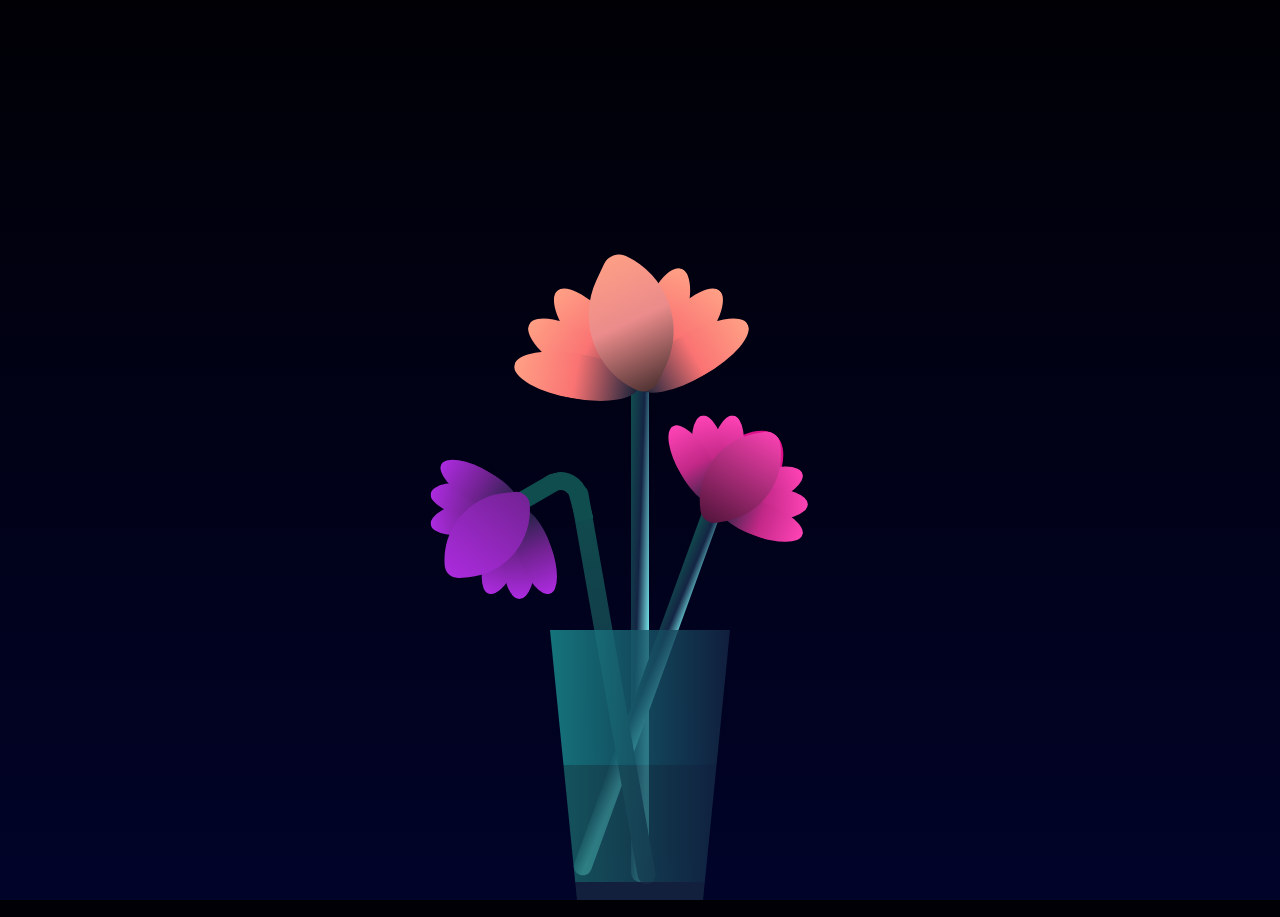
==== flower.html @ cb293f28 "Add files via upload" ====
<!DOCTYPE html>
<html lang="en" >
<head>
  <meta charset="UTF-8">
  <title>flower</title>
  <link rel="stylesheet" href="style.css">

</head>
<body>
<div class="flower">
        <div class="f-wrapper">
            <div class="flower__line"></div>
            <div class="f">
                <div class="flower__leaf flower__leaf--1"></div>
                <div class="flower__leaf flower__leaf--2"></div>
                <div class="flower__leaf flower__leaf--3"></div>
                <div class="flower__leaf flower__leaf--4"></div>
                <div class="flower__leaf flower__leaf--5"></div>
                <div class="flower__leaf flower__leaf--6"></div>
                <div class="flower__leaf flower__leaf--7"></div>
                <div class="flower__leaf flower__leaf--8 flower__fall-down--yellow"></div>
            </div>
        </div>

        <div class="f-wrapper f-wrapper--2">
            <div class="flower__line"></div>
            <div class="f">
                <div class="flower__leaf flower__leaf--1"></div>
                <div class="flower__leaf flower__leaf--2"></div>
                <div class="flower__leaf flower__leaf--3"></div>
                <div class="flower__leaf flower__leaf--4"></div>
                <div class="flower__leaf flower__leaf--5"></div>
                <div class="flower__leaf flower__leaf--6"></div>
                <div class="flower__leaf flower__leaf--7"></div>
                <div class="flower__leaf flower__leaf--8 flower__fall-down--pink"></div>
            </div>
        </div>

        <div class="f-wrapper f-wrapper--3">
            <div class="flower__line"></div>
            <div class="f">
                <div class="flower__leaf flower__leaf--1"></div>
                <div class="flower__leaf flower__leaf--2"></div>
                <div class="flower__leaf flower__leaf--3"></div>
                <div class="flower__leaf flower__leaf--4"></div>
                <div class="flower__leaf flower__leaf--5"></div>
                <div class="flower__leaf flower__leaf--6"></div>
                <div class="flower__leaf flower__leaf--7"></div>
                <div class="flower__leaf flower__leaf--8 flower__fall-down--purple"></div>
            </div>
        </div>
        <div class="flower__glass"></div>
    </div>
</body>
</html>
---- style.css ----
*,
*::after,
*::before{
    padding: 0;
    margin: 0;
    box-sizing: border-box;
}

:root{
    --color-bg: linear-gradient(to top,#010329,#000005);
    --color-glass:linear-gradient(to left,#142544,#1a9092);
    --color-water:linear-gradient(to left,#142544,#1b6d6e);
}

body{
    background-image:var(--color-bg);
    min-height: 100vh;
    display: flex;
    justify-content: center;
    align-items:flex-end;
    overflow: hidden;
}

.flower{
    position: relative;
}

.flower__glass{
    width:20vmin;
    height: 30vmin;
    background-image: var(--color-glass);
    clip-path: polygon(0 0, 100% 0, 85% 100%, 15% 100%);
    opacity: .8;
    position: relative;
}

.flower__glass::after{
    content: '';
    position: absolute;
    bottom: 0;
    left: 0;
    background-color: #182843;
    width: 100%;
    height: 2vmin;
}

.flower__glass::before{
    content: '';
    position: absolute;
    bottom: 0;
    left: 0;
    background-image: var(--color-water);
    width: 100%;
    height: 15vmin;
}

.f-wrapper{
    position: absolute;
    left: 45%;
    bottom: 2vmin;
}

.f-wrapper--2{
    left: 50%;
    bottom: 5%;
    transform-origin: 10% left;
    transform: rotate(20deg);
}

.f-wrapper--3{
    left: 30%;
    bottom: 5%;
    transform-origin: 10% left;
    transform: rotate(-10deg);
}

.f-wrapper--3 .flower__line{
    height: 45vmin;
    position: relative;
}

.f-wrapper--3 .flower__line::after{
    content: '';
    position: absolute;
    left:0;
    top: 0;
    width: 6vmin;
    height: 6vmin;
    transform: translate(-69%,-30%) rotate(-5deg);
    border-radius:10vmin 10vmin 0 0;
    border: 2vmin solid  #104d4e;
    border-bottom: transparent;
    border-left: transparent;
}

.f-wrapper--3 .flower__line::before{
    content: '';
    position: absolute;
    left:-40%;
    top: -1%;
    width: 6vmin;
    height: 2vmin;
    transform-origin: right;
    transform: translate(-100%,-80%) rotate(-20deg);
    background-color: #104d4e;
    border-radius: 2vmin;
}

.f-wrapper--3 .flower__line{
    background-image: linear-gradient(to top,#142544,#104d4e);
}


.f-wrapper--2 .flower__line{
    height: 45vmin;
}

.f-wrapper--2 .f{
    transform: translateX(-50%) rotate(20deg);
}

.f-wrapper--3 .f{
    transform: translate(-350%,-50%) rotate(-120deg);
}

.f-wrapper--2 .flower__leaf:not(:first-child){
    width: 3.8vmin;
    height: 10vmin;
    background-image: linear-gradient(to bottom, #ff43b6 ,#c22887, #1a233a 99%);
}

.f-wrapper--3 .flower__leaf:not(:first-child){
    width: 3.8vmin;
    height: 10vmin;
    background-image: linear-gradient(to bottom, #ad2be0 ,#712291, #1a233a 99%);
}

.f-wrapper--3 .flower__leaf--1{
    width: 8vmin;
    height: 10vmin;
    bottom: 2vmin;
    background-color: #ad2be0;
}

.f-wrapper--2 .flower__leaf--1{
    width: 8vmin;
    height: 10vmin;
    bottom: 2vmin;
    background-color: #de118b;
}

.f-wrapper--2 .f .flower__leaf--8{
    width: 10vmin;
    height: 9vmin;
    bottom: 3vmin;
    left: -30%;
    transform: rotate(-50deg);
    background-image: linear-gradient(to left bottom, #ff43b6 ,#4d1337);;
}

.f-wrapper--3 .f .flower__leaf--8{
    width: 10vmin;
    height: 9vmin;
    left: -10% !important;
    background-image: linear-gradient(to left bottom, #ad2be0 ,#712291);;
}

.flower__line{
    width: 2vmin;
    height: 56vmin;
    background-image: linear-gradient(to left top,#82fdff 20%,#142544,#104d4e);
    border-radius: 4vmin;
}

.f{
    position: absolute;
    top: 1vmin;
    left: 50%;
    transform: translateX(-50%) rotate(-10deg);
    width: 2vmin;
    height: 2vmin;
}


.flower__leaf{
    position: absolute;
    left: 50%;
    bottom: 2vmin;
    transform: translateX(-50%);
    width: 5vmin;
    height: 14vmin;
    background-image: linear-gradient(to bottom, #ffa085 ,#fa7373, #1a233a 99%);

    clip-path: ellipse(50% 50% at 50% 50%);
    transform-origin: center bottom;
    animation: open-flower 2s 1s backwards;
}

.flower__leaf--1{
    width: 10vmin;
    height: 12vmin;
    bottom: 3vmin;
    border-radius: 50% 50% 50% 50% / 80% 80% 20% 20%;
    background-color: #e24f5f;
    background-image: none;
    animation: open-flowe--middle  1.4s 1s backwards;
}

.flower__leaf--2{
    transform: translateX(-50%) rotate(-30deg);
}
.flower__leaf--3{
    transform: translateX(-50%) rotate(-50deg);
}
.flower__leaf--4{
    transform: translateX(-50%) rotate(-70deg);
}

.flower__leaf--5{
    transform: translateX(-50%) rotate(30deg);
}

.flower__leaf--6{
    transform: translateX(-50%) rotate(50deg);
}

.flower__leaf--7{
    transform: translateX(-50%) rotate(70deg);
}

.flower__leaf--8{
    width: 13vmin;
    height: 11vmin;
    bottom: 6vmin;
    left: -30%;
    border-radius: none;
    clip-path: none;
    border-radius: 10vmin 2vmin 10vmin 2vmin;
    transform: rotate(-55deg);
    background-image: linear-gradient(to left bottom, #ffa085 ,#eb8b8b,#492f2f 98%);
}

.flower__fall-down--yellow{
    animation: flower-fall-down-yellow  8s 1.2s linear forwards;
}

.flower__fall-down--pink{
    animation: flower-fall-down-pink  5s 1.2s linear forwards;
}

.flower__fall-down--purple{
    bottom: 4vmin;
    animation:flower-fall-down-purple  6s 1.2s linear forwards, flower-falling 6s 7.2s linear infinite;
}


@keyframes open-flower{
        0%{
            transform:  translateX(-50%) rotate(0);
        }
}

@keyframes open-flowe--middle {
    0%{
        opacity: 0;
        transform: translateX(-50%) scale(0);
    }
}

@keyframes flower-fall-down-pink {

    0%{
        transform: rotate(-55deg);
    }

    50%{
        transform: rotateX(-100deg);
    }

    100%{
        transform:translate(2vmin,28vmin);
    }

}

@keyframes flower-fall-down-yellow {

    0%{
        transform: rotate(-55deg);
    }

    50%{
        bottom: 3vmin;
        transform: rotateX(-100deg);
    }

    100%{
        transform:translate(2vmin,70vmin) rotate(150deg);
    }

}

@keyframes flower-fall-down-purple {

    0%{
        transform: rotate(-50deg);
    }

    25%{
        bottom: 1vmin ;
        transform: rotateX(-100deg);
        perspective: 0px;
    }

    50%{
        perspective: 0px;
        transform:translate(-30vmin,2vmin) rotate(90deg);
    }

    75%{
        perspective: 0px;
        transform:translate(-34vmin,-2vmin);
    }

    100%{
        transform-origin: center;
        transform:translate(-34vmin,-2vmin) rotateY(-80deg) rotateX(35deg);
    }

}

@keyframes flower-falling {
    0%,100%{
        transform-origin: center;
        transform:translate(-34vmin,-2vmin) rotateY(-80deg) rotateX(35deg);
    }

    25%{
        transform-origin: center;
        transform:translate(-34.4vmin,-2vmin) rotateY(-84deg) rotateX(35deg);
    }

    50%{
        transform-origin: center;
        transform:translate(-32vmin,-4.2vmin) rotateY(-80deg) rotateX(35deg);
    }

    75%{
        transform-origin: center;
        transform:translate(-36vmin,1.1vmin) rotateY(-80deg) rotateX(35deg);
    }
}
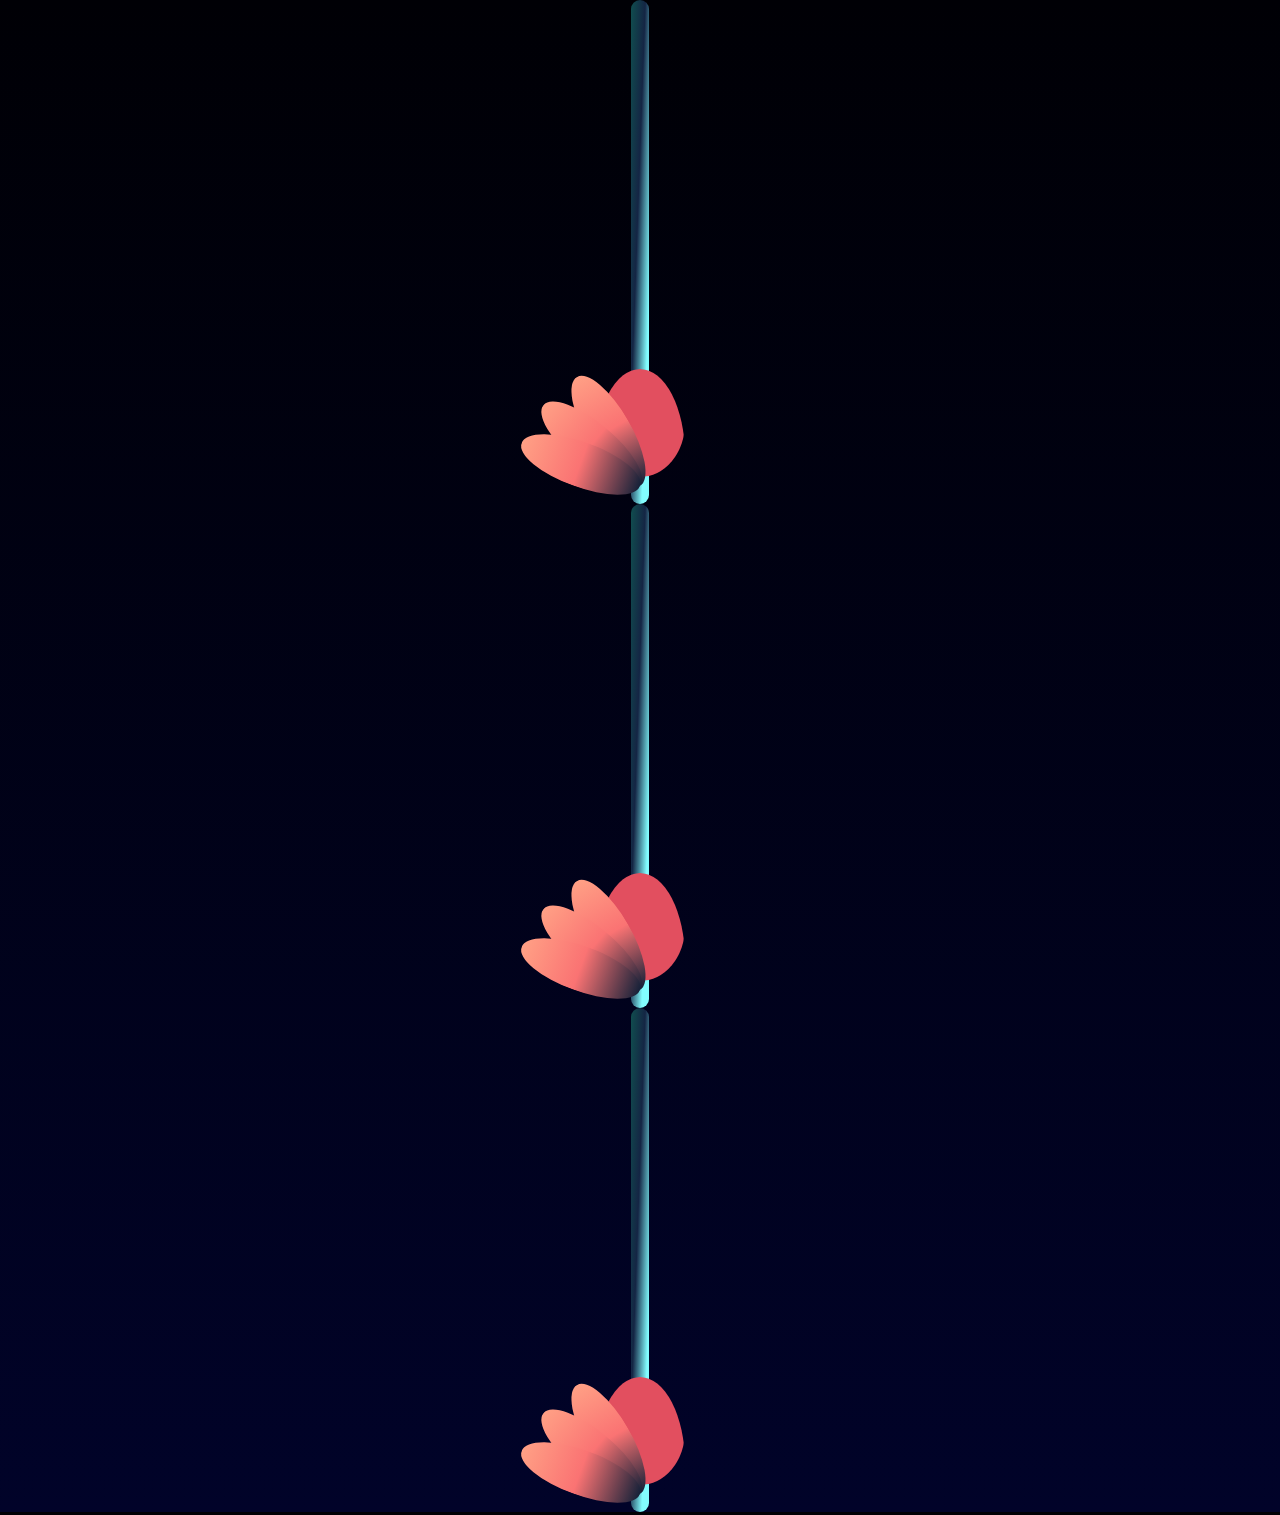
==== commit 46b25866: "Update flower.html" ====
--- a/flower.html
+++ b/flower.html
@@ -7,49 +7,304 @@
 
 </head>
 <body>
-<div class="flower">
-        <div class="f-wrapper">
-            <div class="flower__line"></div>
-            <div class="f">
-                <div class="flower__leaf flower__leaf--1"></div>
-                <div class="flower__leaf flower__leaf--2"></div>
-                <div class="flower__leaf flower__leaf--3"></div>
-                <div class="flower__leaf flower__leaf--4"></div>
-                <div class="flower__leaf flower__leaf--5"></div>
-                <div class="flower__leaf flower__leaf--6"></div>
-                <div class="flower__leaf flower__leaf--7"></div>
-                <div class="flower__leaf flower__leaf--8 flower__fall-down--yellow"></div>
-            </div>
-        </div>
-
-        <div class="f-wrapper f-wrapper--2">
-            <div class="flower__line"></div>
-            <div class="f">
-                <div class="flower__leaf flower__leaf--1"></div>
-                <div class="flower__leaf flower__leaf--2"></div>
-                <div class="flower__leaf flower__leaf--3"></div>
-                <div class="flower__leaf flower__leaf--4"></div>
-                <div class="flower__leaf flower__leaf--5"></div>
-                <div class="flower__leaf flower__leaf--6"></div>
-                <div class="flower__leaf flower__leaf--7"></div>
-                <div class="flower__leaf flower__leaf--8 flower__fall-down--pink"></div>
-            </div>
-        </div>
-
-        <div class="f-wrapper f-wrapper--3">
-            <div class="flower__line"></div>
-            <div class="f">
-                <div class="flower__leaf flower__leaf--1"></div>
-                <div class="flower__leaf flower__leaf--2"></div>
-                <div class="flower__leaf flower__leaf--3"></div>
-                <div class="flower__leaf flower__leaf--4"></div>
-                <div class="flower__leaf flower__leaf--5"></div>
-                <div class="flower__leaf flower__leaf--6"></div>
-                <div class="flower__leaf flower__leaf--7"></div>
-                <div class="flower__leaf flower__leaf--8 flower__fall-down--purple"></div>
-            </div>
-        </div>
-        <div class="flower__glass"></div>
-    </div>
+<body class="not-loaded">
+  <div class="night"></div>
+  <div class="flowers">
+    <div class="flower flower--1">
+      <div class="flower__leafs flower__leafs--1">
+        <div class="flower__leaf flower__leaf--1"></div>
+        <div class="flower__leaf flower__leaf--2"></div>
+        <div class="flower__leaf flower__leaf--3"></div>
+        <div class="flower__leaf flower__leaf--4"></div>
+        <div class="flower__white-circle"></div>
+
+        <div class="flower__light flower__light--1"></div>
+        <div class="flower__light flower__light--2"></div>
+        <div class="flower__light flower__light--3"></div>
+        <div class="flower__light flower__light--4"></div>
+        <div class="flower__light flower__light--5"></div>
+        <div class="flower__light flower__light--6"></div>
+        <div class="flower__light flower__light--7"></div>
+        <div class="flower__light flower__light--8"></div>
+
+      </div>
+      <div class="flower__line">
+        <div class="flower__line__leaf flower__line__leaf--1"></div>
+        <div class="flower__line__leaf flower__line__leaf--2"></div>
+        <div class="flower__line__leaf flower__line__leaf--3"></div>
+        <div class="flower__line__leaf flower__line__leaf--4"></div>
+        <div class="flower__line__leaf flower__line__leaf--5"></div>
+        <div class="flower__line__leaf flower__line__leaf--6"></div>
+      </div>
+    </div>
+
+    <div class="flower flower--2">
+      <div class="flower__leafs flower__leafs--2">
+        <div class="flower__leaf flower__leaf--1"></div>
+        <div class="flower__leaf flower__leaf--2"></div>
+        <div class="flower__leaf flower__leaf--3"></div>
+        <div class="flower__leaf flower__leaf--4"></div>
+        <div class="flower__white-circle"></div>
+
+        <div class="flower__light flower__light--1"></div>
+        <div class="flower__light flower__light--2"></div>
+        <div class="flower__light flower__light--3"></div>
+        <div class="flower__light flower__light--4"></div>
+        <div class="flower__light flower__light--5"></div>
+        <div class="flower__light flower__light--6"></div>
+        <div class="flower__light flower__light--7"></div>
+        <div class="flower__light flower__light--8"></div>
+
+      </div>
+      <div class="flower__line">
+        <div class="flower__line__leaf flower__line__leaf--1"></div>
+        <div class="flower__line__leaf flower__line__leaf--2"></div>
+        <div class="flower__line__leaf flower__line__leaf--3"></div>
+        <div class="flower__line__leaf flower__line__leaf--4"></div>
+      </div>
+    </div>
+
+    <div class="flower flower--3">
+      <div class="flower__leafs flower__leafs--3">
+        <div class="flower__leaf flower__leaf--1"></div>
+        <div class="flower__leaf flower__leaf--2"></div>
+        <div class="flower__leaf flower__leaf--3"></div>
+        <div class="flower__leaf flower__leaf--4"></div>
+        <div class="flower__white-circle"></div>
+
+        <div class="flower__light flower__light--1"></div>
+        <div class="flower__light flower__light--2"></div>
+        <div class="flower__light flower__light--3"></div>
+        <div class="flower__light flower__light--4"></div>
+        <div class="flower__light flower__light--5"></div>
+        <div class="flower__light flower__light--6"></div>
+        <div class="flower__light flower__light--7"></div>
+        <div class="flower__light flower__light--8"></div>
+
+      </div>
+      <div class="flower__line">
+        <div class="flower__line__leaf flower__line__leaf--1"></div>
+        <div class="flower__line__leaf flower__line__leaf--2"></div>
+        <div class="flower__line__leaf flower__line__leaf--3"></div>
+        <div class="flower__line__leaf flower__line__leaf--4"></div>
+      </div>
+    </div>
+
+    <div class="grow-ans" style="--d:1.2s">
+      <div class="flower__g-long">
+        <div class="flower__g-long__top"></div>
+        <div class="flower__g-long__bottom"></div>
+      </div>
+    </div>
+
+    <div class="growing-grass">
+      <div class="flower__grass flower__grass--1">
+        <div class="flower__grass--top"></div>
+        <div class="flower__grass--bottom"></div>
+        <div class="flower__grass__leaf flower__grass__leaf--1"></div>
+        <div class="flower__grass__leaf flower__grass__leaf--2"></div>
+        <div class="flower__grass__leaf flower__grass__leaf--3"></div>
+        <div class="flower__grass__leaf flower__grass__leaf--4"></div>
+        <div class="flower__grass__leaf flower__grass__leaf--5"></div>
+        <div class="flower__grass__leaf flower__grass__leaf--6"></div>
+        <div class="flower__grass__leaf flower__grass__leaf--7"></div>
+        <div class="flower__grass__leaf flower__grass__leaf--8"></div>
+        <div class="flower__grass__overlay"></div>
+      </div>
+    </div>
+
+    <div class="growing-grass">
+      <div class="flower__grass flower__grass--2">
+        <div class="flower__grass--top"></div>
+        <div class="flower__grass--bottom"></div>
+        <div class="flower__grass__leaf flower__grass__leaf--1"></div>
+        <div class="flower__grass__leaf flower__grass__leaf--2"></div>
+        <div class="flower__grass__leaf flower__grass__leaf--3"></div>
+        <div class="flower__grass__leaf flower__grass__leaf--4"></div>
+        <div class="flower__grass__leaf flower__grass__leaf--5"></div>
+        <div class="flower__grass__leaf flower__grass__leaf--6"></div>
+        <div class="flower__grass__leaf flower__grass__leaf--7"></div>
+        <div class="flower__grass__leaf flower__grass__leaf--8"></div>
+        <div class="flower__grass__overlay"></div>
+      </div>
+    </div>
+
+    <div class="grow-ans" style="--d:2.4s">
+      <div class="flower__g-right flower__g-right--1">
+        <div class="leaf"></div>
+      </div>
+    </div>
+
+    <div class="grow-ans" style="--d:2.8s">
+      <div class="flower__g-right flower__g-right--2">
+        <div class="leaf"></div>
+      </div>
+    </div>
+
+    <div class="grow-ans" style="--d:2.8s">
+      <div class="flower__g-front">
+        <div class="flower__g-front__leaf-wrapper flower__g-front__leaf-wrapper--1">
+          <div class="flower__g-front__leaf"></div>
+        </div>
+        <div class="flower__g-front__leaf-wrapper flower__g-front__leaf-wrapper--2">
+          <div class="flower__g-front__leaf"></div>
+        </div>
+        <div class="flower__g-front__leaf-wrapper flower__g-front__leaf-wrapper--3">
+          <div class="flower__g-front__leaf"></div>
+        </div>
+        <div class="flower__g-front__leaf-wrapper flower__g-front__leaf-wrapper--4">
+          <div class="flower__g-front__leaf"></div>
+        </div>
+        <div class="flower__g-front__leaf-wrapper flower__g-front__leaf-wrapper--5">
+          <div class="flower__g-front__leaf"></div>
+        </div>
+        <div class="flower__g-front__leaf-wrapper flower__g-front__leaf-wrapper--6">
+          <div class="flower__g-front__leaf"></div>
+        </div>
+        <div class="flower__g-front__leaf-wrapper flower__g-front__leaf-wrapper--7">
+          <div class="flower__g-front__leaf"></div>
+        </div>
+        <div class="flower__g-front__leaf-wrapper flower__g-front__leaf-wrapper--8">
+          <div class="flower__g-front__leaf"></div>
+        </div>
+        <div class="flower__g-front__line"></div>
+      </div>
+    </div>
+
+    <div class="grow-ans" style="--d:3.2s">
+      <div class="flower__g-fr">
+        <div class="leaf"></div>
+        <div class="flower__g-fr__leaf flower__g-fr__leaf--1"></div>
+        <div class="flower__g-fr__leaf flower__g-fr__leaf--2"></div>
+        <div class="flower__g-fr__leaf flower__g-fr__leaf--3"></div>
+        <div class="flower__g-fr__leaf flower__g-fr__leaf--4"></div>
+        <div class="flower__g-fr__leaf flower__g-fr__leaf--5"></div>
+        <div class="flower__g-fr__leaf flower__g-fr__leaf--6"></div>
+        <div class="flower__g-fr__leaf flower__g-fr__leaf--7"></div>
+        <div class="flower__g-fr__leaf flower__g-fr__leaf--8"></div>
+      </div>
+    </div>
+
+    <div class="long-g long-g--0">
+      <div class="grow-ans" style="--d:3s">
+        <div class="leaf leaf--0"></div>
+      </div>
+      <div class="grow-ans" style="--d:2.2s">
+        <div class="leaf leaf--1"></div>
+      </div>
+      <div class="grow-ans" style="--d:3.4s">
+        <div class="leaf leaf--2"></div>
+      </div>
+      <div class="grow-ans" style="--d:3.6s">
+        <div class="leaf leaf--3"></div>
+      </div>
+    </div>
+
+    <div class="long-g long-g--1">
+      <div class="grow-ans" style="--d:3.6s">
+        <div class="leaf leaf--0"></div>
+      </div>
+      <div class="grow-ans" style="--d:3.8s">
+        <div class="leaf leaf--1"></div>
+      </div>
+      <div class="grow-ans" style="--d:4s">
+        <div class="leaf leaf--2"></div>
+      </div>
+      <div class="grow-ans" style="--d:4.2s">
+        <div class="leaf leaf--3"></div>
+      </div>
+    </div>
+
+    <div class="long-g long-g--2">
+      <div class="grow-ans" style="--d:4s">
+        <div class="leaf leaf--0"></div>
+      </div>
+      <div class="grow-ans" style="--d:4.2s">
+        <div class="leaf leaf--1"></div>
+      </div>
+      <div class="grow-ans" style="--d:4.4s">
+        <div class="leaf leaf--2"></div>
+      </div>
+      <div class="grow-ans" style="--d:4.6s">
+        <div class="leaf leaf--3"></div>
+      </div>
+    </div>
+
+    <div class="long-g long-g--3">
+      <div class="grow-ans" style="--d:4s">
+        <div class="leaf leaf--0"></div>
+      </div>
+      <div class="grow-ans" style="--d:4.2s">
+        <div class="leaf leaf--1"></div>
+      </div>
+      <div class="grow-ans" style="--d:3s">
+        <div class="leaf leaf--2"></div>
+      </div>
+      <div class="grow-ans" style="--d:3.6s">
+        <div class="leaf leaf--3"></div>
+      </div>
+    </div>
+
+    <div class="long-g long-g--4">
+      <div class="grow-ans" style="--d:4s">
+        <div class="leaf leaf--0"></div>
+      </div>
+      <div class="grow-ans" style="--d:4.2s">
+        <div class="leaf leaf--1"></div>
+      </div>
+      <div class="grow-ans" style="--d:3s">
+        <div class="leaf leaf--2"></div>
+      </div>
+      <div class="grow-ans" style="--d:3.6s">
+        <div class="leaf leaf--3"></div>
+      </div>
+    </div>
+
+    <div class="long-g long-g--5">
+      <div class="grow-ans" style="--d:4s">
+        <div class="leaf leaf--0"></div>
+      </div>
+      <div class="grow-ans" style="--d:4.2s">
+        <div class="leaf leaf--1"></div>
+      </div>
+      <div class="grow-ans" style="--d:3s">
+        <div class="leaf leaf--2"></div>
+      </div>
+      <div class="grow-ans" style="--d:3.6s">
+        <div class="leaf leaf--3"></div>
+      </div>
+    </div>
+
+    <div class="long-g long-g--6">
+      <div class="grow-ans" style="--d:4.2s">
+        <div class="leaf leaf--0"></div>
+      </div>
+      <div class="grow-ans" style="--d:4.4s">
+        <div class="leaf leaf--1"></div>
+      </div>
+      <div class="grow-ans" style="--d:4.6s">
+        <div class="leaf leaf--2"></div>
+      </div>
+      <div class="grow-ans" style="--d:4.8s">
+        <div class="leaf leaf--3"></div>
+      </div>
+    </div>
+
+    <div class="long-g long-g--7">
+      <div class="grow-ans" style="--d:3s">
+        <div class="leaf leaf--0"></div>
+      </div>
+      <div class="grow-ans" style="--d:3.2s">
+        <div class="leaf leaf--1"></div>
+      </div>
+      <div class="grow-ans" style="--d:3.5s">
+        <div class="leaf leaf--2"></div>
+      </div>
+      <div class="grow-ans" style="--d:3.6s">
+        <div class="leaf leaf--3"></div>
+      </div>
+    </div>
+  </div>
 </body>
-</html>+</body>
+</html>
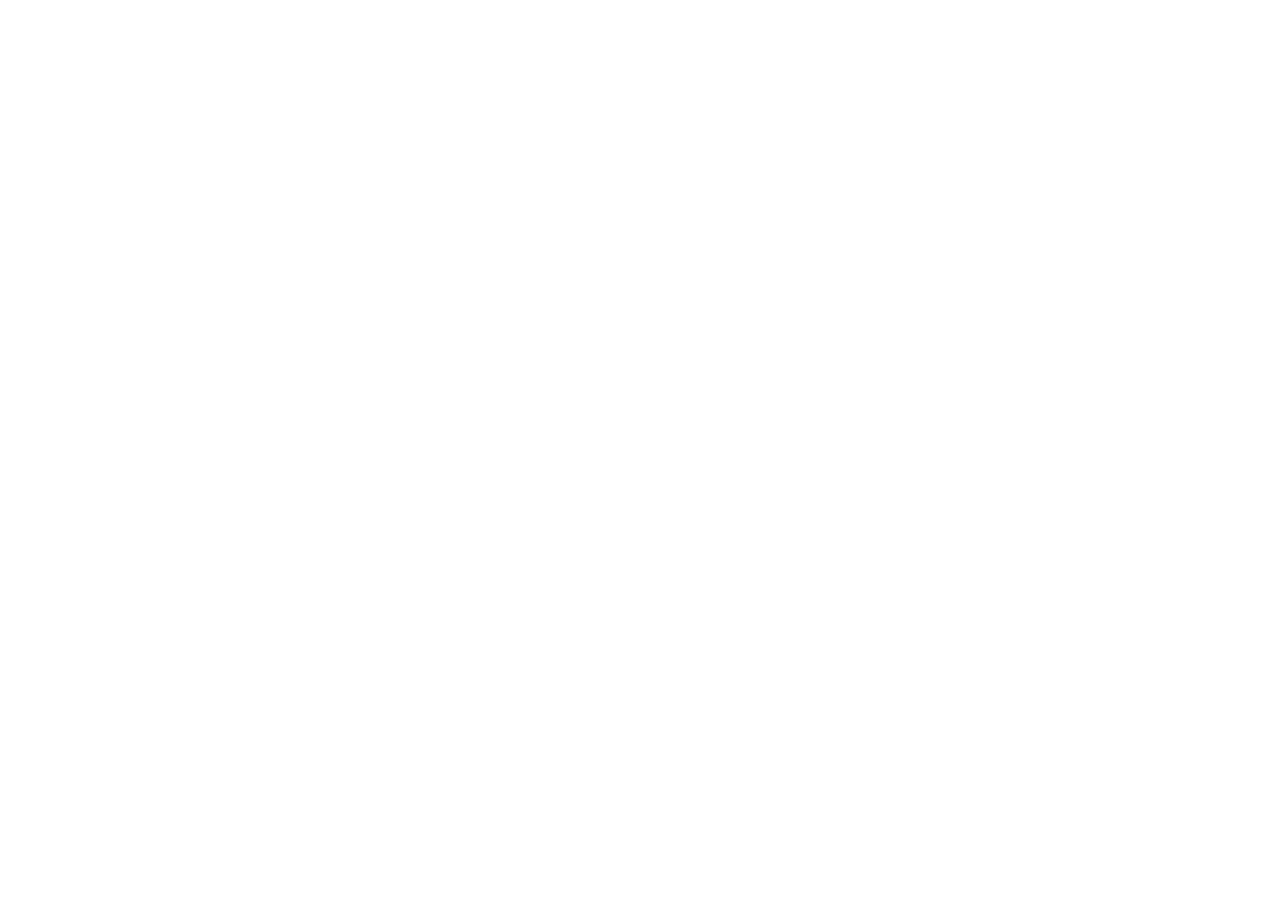
==== commit 80fef488: "Update flower.html" ====
--- a/flower.html
+++ b/flower.html
@@ -3,10 +3,9 @@
 <head>
   <meta charset="UTF-8">
   <title>flower</title>
-  <link rel="stylesheet" href="style.css">
+  <link rel="stylesheet" href="style.scss">
 
 </head>
-<body>
 <body class="not-loaded">
   <div class="night"></div>
   <div class="flowers">
@@ -305,6 +304,6 @@
       </div>
     </div>
   </div>
-</body>
+  <script src="main.js"></script>
 </body>
 </html>
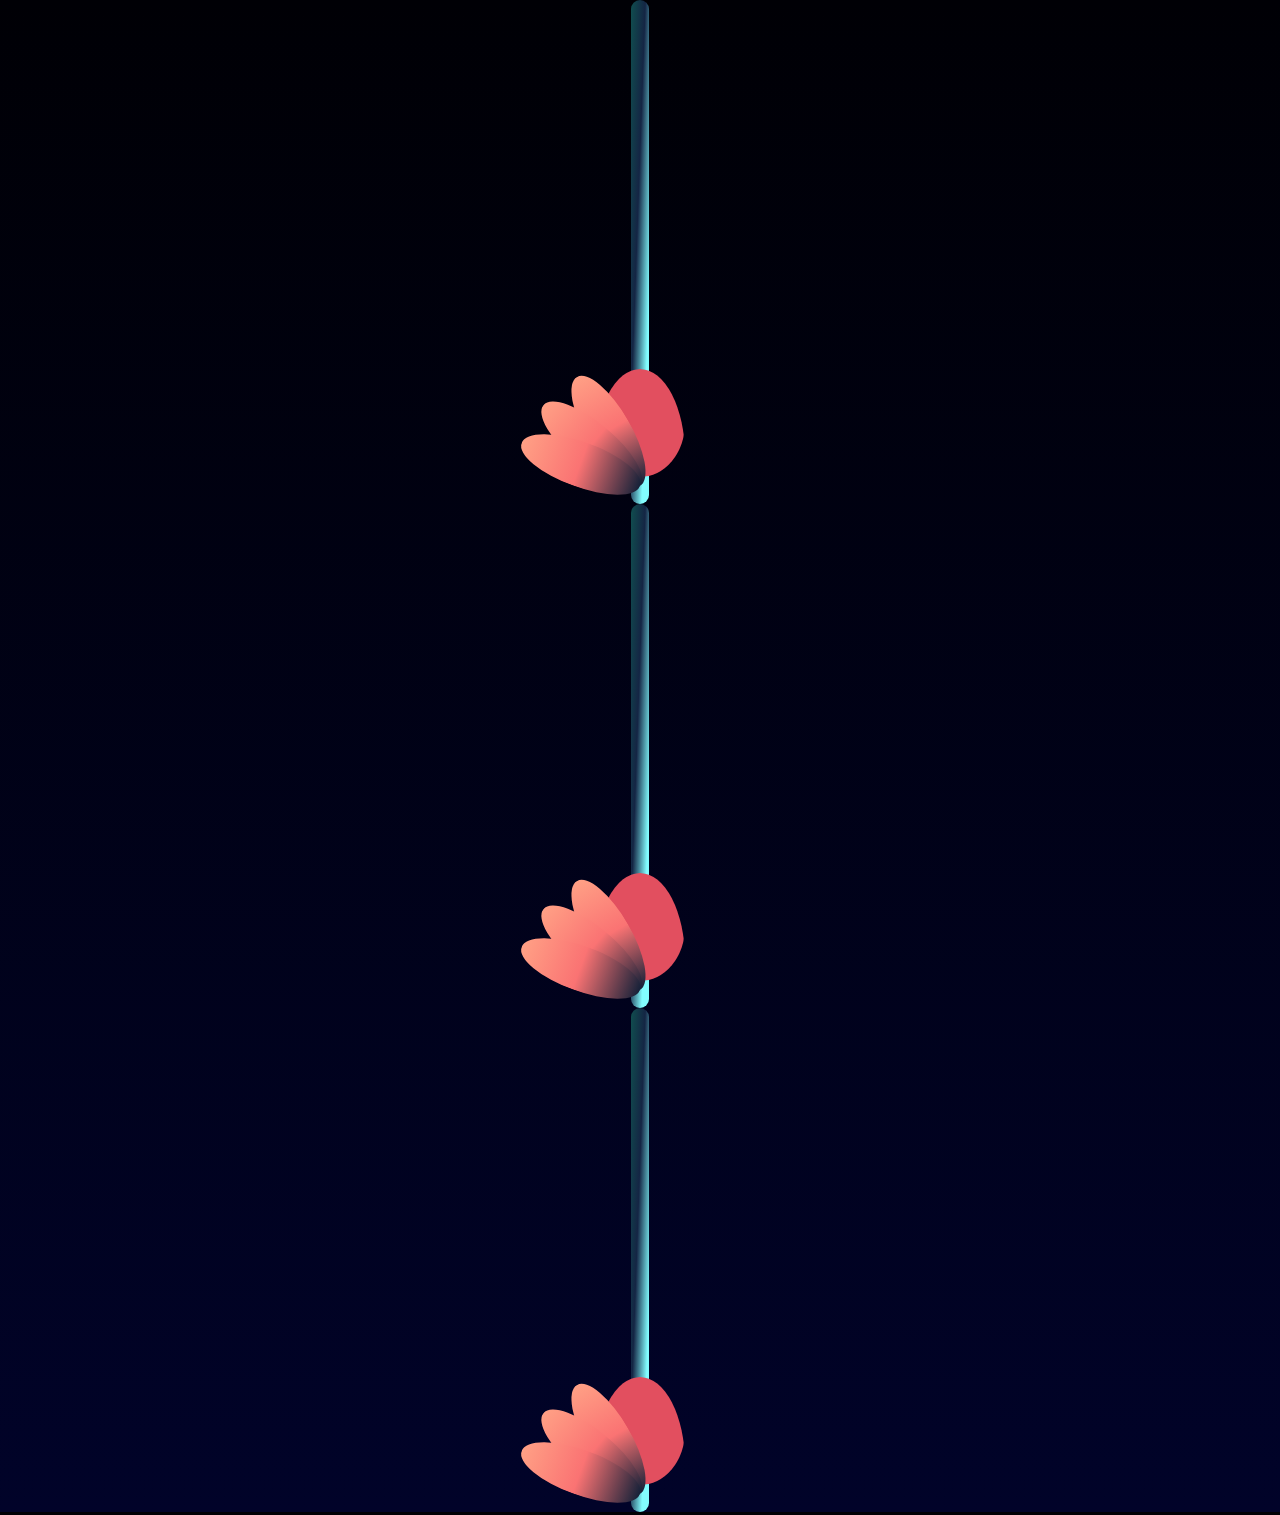
==== commit 700ad5b3: "Update flower.html" ====
--- a/flower.html
+++ b/flower.html
@@ -3,7 +3,7 @@
 <head>
   <meta charset="UTF-8">
   <title>flower</title>
-  <link rel="stylesheet" href="style.scss">
+  <link rel="stylesheet" href="style.css">
 
 </head>
 <body class="not-loaded">
--- a/style.css
+++ b/style.css
@@ -0,0 +1,352 @@
+*,
+*::after,
+*::before{
+    padding: 0;
+    margin: 0;
+    box-sizing: border-box;
+}
+
+:root{
+    --color-bg: linear-gradient(to top,#010329,#000005);
+    --color-glass:linear-gradient(to left,#142544,#1a9092);
+    --color-water:linear-gradient(to left,#142544,#1b6d6e);
+}
+
+body{
+    background-image:var(--color-bg);
+    min-height: 100vh;
+    display: flex;
+    justify-content: center;
+    align-items:flex-end;
+    overflow: hidden;
+}
+
+.flower{
+    position: relative;
+}
+
+.flower__glass{
+    width:20vmin;
+    height: 30vmin;
+    background-image: var(--color-glass);
+    clip-path: polygon(0 0, 100% 0, 85% 100%, 15% 100%);
+    opacity: .8;
+    position: relative;
+}
+
+.flower__glass::after{
+    content: '';
+    position: absolute;
+    bottom: 0;
+    left: 0;
+    background-color: #182843;
+    width: 100%;
+    height: 2vmin;
+}
+
+.flower__glass::before{
+    content: '';
+    position: absolute;
+    bottom: 0;
+    left: 0;
+    background-image: var(--color-water);
+    width: 100%;
+    height: 15vmin;
+}
+
+.f-wrapper{
+    position: absolute;
+    left: 45%;
+    bottom: 2vmin;
+}
+
+.f-wrapper--2{
+    left: 50%;
+    bottom: 5%;
+    transform-origin: 10% left;
+    transform: rotate(20deg);
+}
+
+.f-wrapper--3{
+    left: 30%;
+    bottom: 5%;
+    transform-origin: 10% left;
+    transform: rotate(-10deg);
+}
+
+.f-wrapper--3 .flower__line{
+    height: 45vmin;
+    position: relative;
+}
+
+.f-wrapper--3 .flower__line::after{
+    content: '';
+    position: absolute;
+    left:0;
+    top: 0;
+    width: 6vmin;
+    height: 6vmin;
+    transform: translate(-69%,-30%) rotate(-5deg);
+    border-radius:10vmin 10vmin 0 0;
+    border: 2vmin solid  #104d4e;
+    border-bottom: transparent;
+    border-left: transparent;
+}
+
+.f-wrapper--3 .flower__line::before{
+    content: '';
+    position: absolute;
+    left:-40%;
+    top: -1%;
+    width: 6vmin;
+    height: 2vmin;
+    transform-origin: right;
+    transform: translate(-100%,-80%) rotate(-20deg);
+    background-color: #104d4e;
+    border-radius: 2vmin;
+}
+
+.f-wrapper--3 .flower__line{
+    background-image: linear-gradient(to top,#142544,#104d4e);
+}
+
+
+.f-wrapper--2 .flower__line{
+    height: 45vmin;
+}
+
+.f-wrapper--2 .f{
+    transform: translateX(-50%) rotate(20deg);
+}
+
+.f-wrapper--3 .f{
+    transform: translate(-350%,-50%) rotate(-120deg);
+}
+
+.f-wrapper--2 .flower__leaf:not(:first-child){
+    width: 3.8vmin;
+    height: 10vmin;
+    background-image: linear-gradient(to bottom, #ff43b6 ,#c22887, #1a233a 99%);
+}
+
+.f-wrapper--3 .flower__leaf:not(:first-child){
+    width: 3.8vmin;
+    height: 10vmin;
+    background-image: linear-gradient(to bottom, #ad2be0 ,#712291, #1a233a 99%);
+}
+
+.f-wrapper--3 .flower__leaf--1{
+    width: 8vmin;
+    height: 10vmin;
+    bottom: 2vmin;
+    background-color: #ad2be0;
+}
+
+.f-wrapper--2 .flower__leaf--1{
+    width: 8vmin;
+    height: 10vmin;
+    bottom: 2vmin;
+    background-color: #de118b;
+}
+
+.f-wrapper--2 .f .flower__leaf--8{
+    width: 10vmin;
+    height: 9vmin;
+    bottom: 3vmin;
+    left: -30%;
+    transform: rotate(-50deg);
+    background-image: linear-gradient(to left bottom, #ff43b6 ,#4d1337);;
+}
+
+.f-wrapper--3 .f .flower__leaf--8{
+    width: 10vmin;
+    height: 9vmin;
+    left: -10% !important;
+    background-image: linear-gradient(to left bottom, #ad2be0 ,#712291);;
+}
+
+.flower__line{
+    width: 2vmin;
+    height: 56vmin;
+    background-image: linear-gradient(to left top,#82fdff 20%,#142544,#104d4e);
+    border-radius: 4vmin;
+}
+
+.f{
+    position: absolute;
+    top: 1vmin;
+    left: 50%;
+    transform: translateX(-50%) rotate(-10deg);
+    width: 2vmin;
+    height: 2vmin;
+}
+
+
+.flower__leaf{
+    position: absolute;
+    left: 50%;
+    bottom: 2vmin;
+    transform: translateX(-50%);
+    width: 5vmin;
+    height: 14vmin;
+    background-image: linear-gradient(to bottom, #ffa085 ,#fa7373, #1a233a 99%);
+
+    clip-path: ellipse(50% 50% at 50% 50%);
+    transform-origin: center bottom;
+    animation: open-flower 2s 1s backwards;
+}
+
+.flower__leaf--1{
+    width: 10vmin;
+    height: 12vmin;
+    bottom: 3vmin;
+    border-radius: 50% 50% 50% 50% / 80% 80% 20% 20%;
+    background-color: #e24f5f;
+    background-image: none;
+    animation: open-flowe--middle  1.4s 1s backwards;
+}
+
+.flower__leaf--2{
+    transform: translateX(-50%) rotate(-30deg);
+}
+.flower__leaf--3{
+    transform: translateX(-50%) rotate(-50deg);
+}
+.flower__leaf--4{
+    transform: translateX(-50%) rotate(-70deg);
+}
+
+.flower__leaf--5{
+    transform: translateX(-50%) rotate(30deg);
+}
+
+.flower__leaf--6{
+    transform: translateX(-50%) rotate(50deg);
+}
+
+.flower__leaf--7{
+    transform: translateX(-50%) rotate(70deg);
+}
+
+.flower__leaf--8{
+    width: 13vmin;
+    height: 11vmin;
+    bottom: 6vmin;
+    left: -30%;
+    border-radius: none;
+    clip-path: none;
+    border-radius: 10vmin 2vmin 10vmin 2vmin;
+    transform: rotate(-55deg);
+    background-image: linear-gradient(to left bottom, #ffa085 ,#eb8b8b,#492f2f 98%);
+}
+
+.flower__fall-down--yellow{
+    animation: flower-fall-down-yellow  8s 1.2s linear forwards;
+}
+
+.flower__fall-down--pink{
+    animation: flower-fall-down-pink  5s 1.2s linear forwards;
+}
+
+.flower__fall-down--purple{
+    bottom: 4vmin;
+    animation:flower-fall-down-purple  6s 1.2s linear forwards, flower-falling 6s 7.2s linear infinite;
+}
+
+
+@keyframes open-flower{
+        0%{
+            transform:  translateX(-50%) rotate(0);
+        }
+}
+
+@keyframes open-flowe--middle {
+    0%{
+        opacity: 0;
+        transform: translateX(-50%) scale(0);
+    }
+}
+
+@keyframes flower-fall-down-pink {
+
+    0%{
+        transform: rotate(-55deg);
+    }
+
+    50%{
+        transform: rotateX(-100deg);
+    }
+
+    100%{
+        transform:translate(2vmin,28vmin);
+    }
+
+}
+
+@keyframes flower-fall-down-yellow {
+
+    0%{
+        transform: rotate(-55deg);
+    }
+
+    50%{
+        bottom: 3vmin;
+        transform: rotateX(-100deg);
+    }
+
+    100%{
+        transform:translate(2vmin,70vmin) rotate(150deg);
+    }
+
+}
+
+@keyframes flower-fall-down-purple {
+
+    0%{
+        transform: rotate(-50deg);
+    }
+
+    25%{
+        bottom: 1vmin ;
+        transform: rotateX(-100deg);
+        perspective: 0px;
+    }
+
+    50%{
+        perspective: 0px;
+        transform:translate(-30vmin,2vmin) rotate(90deg);
+    }
+
+    75%{
+        perspective: 0px;
+        transform:translate(-34vmin,-2vmin);
+    }
+
+    100%{
+        transform-origin: center;
+        transform:translate(-34vmin,-2vmin) rotateY(-80deg) rotateX(35deg);
+    }
+
+}
+
+@keyframes flower-falling {
+    0%,100%{
+        transform-origin: center;
+        transform:translate(-34vmin,-2vmin) rotateY(-80deg) rotateX(35deg);
+    }
+
+    25%{
+        transform-origin: center;
+        transform:translate(-34.4vmin,-2vmin) rotateY(-84deg) rotateX(35deg);
+    }
+
+    50%{
+        transform-origin: center;
+        transform:translate(-32vmin,-4.2vmin) rotateY(-80deg) rotateX(35deg);
+    }
+
+    75%{
+        transform-origin: center;
+        transform:translate(-36vmin,1.1vmin) rotateY(-80deg) rotateX(35deg);
+    }
+}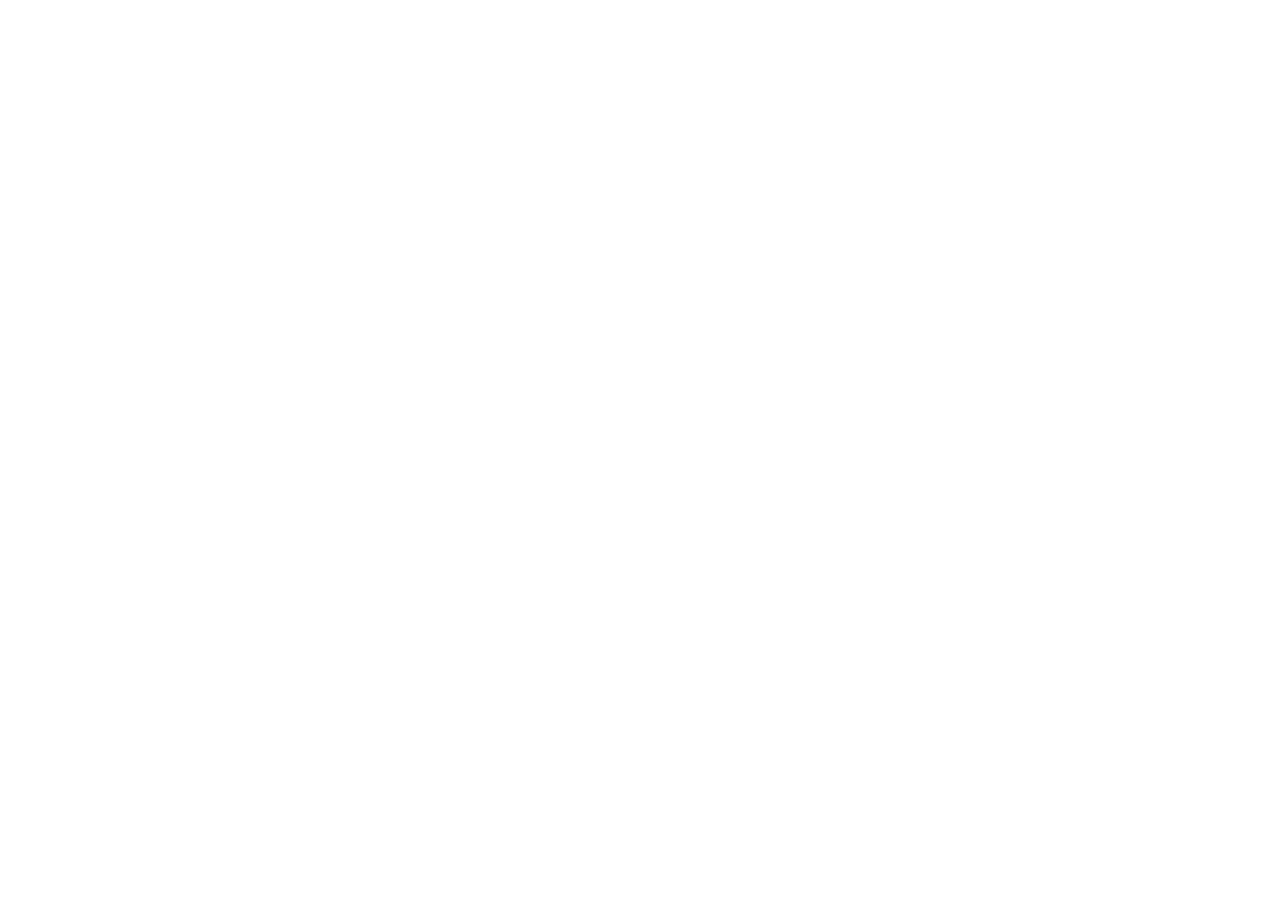
==== commit 11750627: "Update flower.html" ====
--- a/flower.html
+++ b/flower.html
@@ -3,7 +3,7 @@
 <head>
   <meta charset="UTF-8">
   <title>flower</title>
-  <link rel="stylesheet" href="style.css">
+  <link rel="stylesheet" href="style.scss">
 
 </head>
 <body class="not-loaded">
